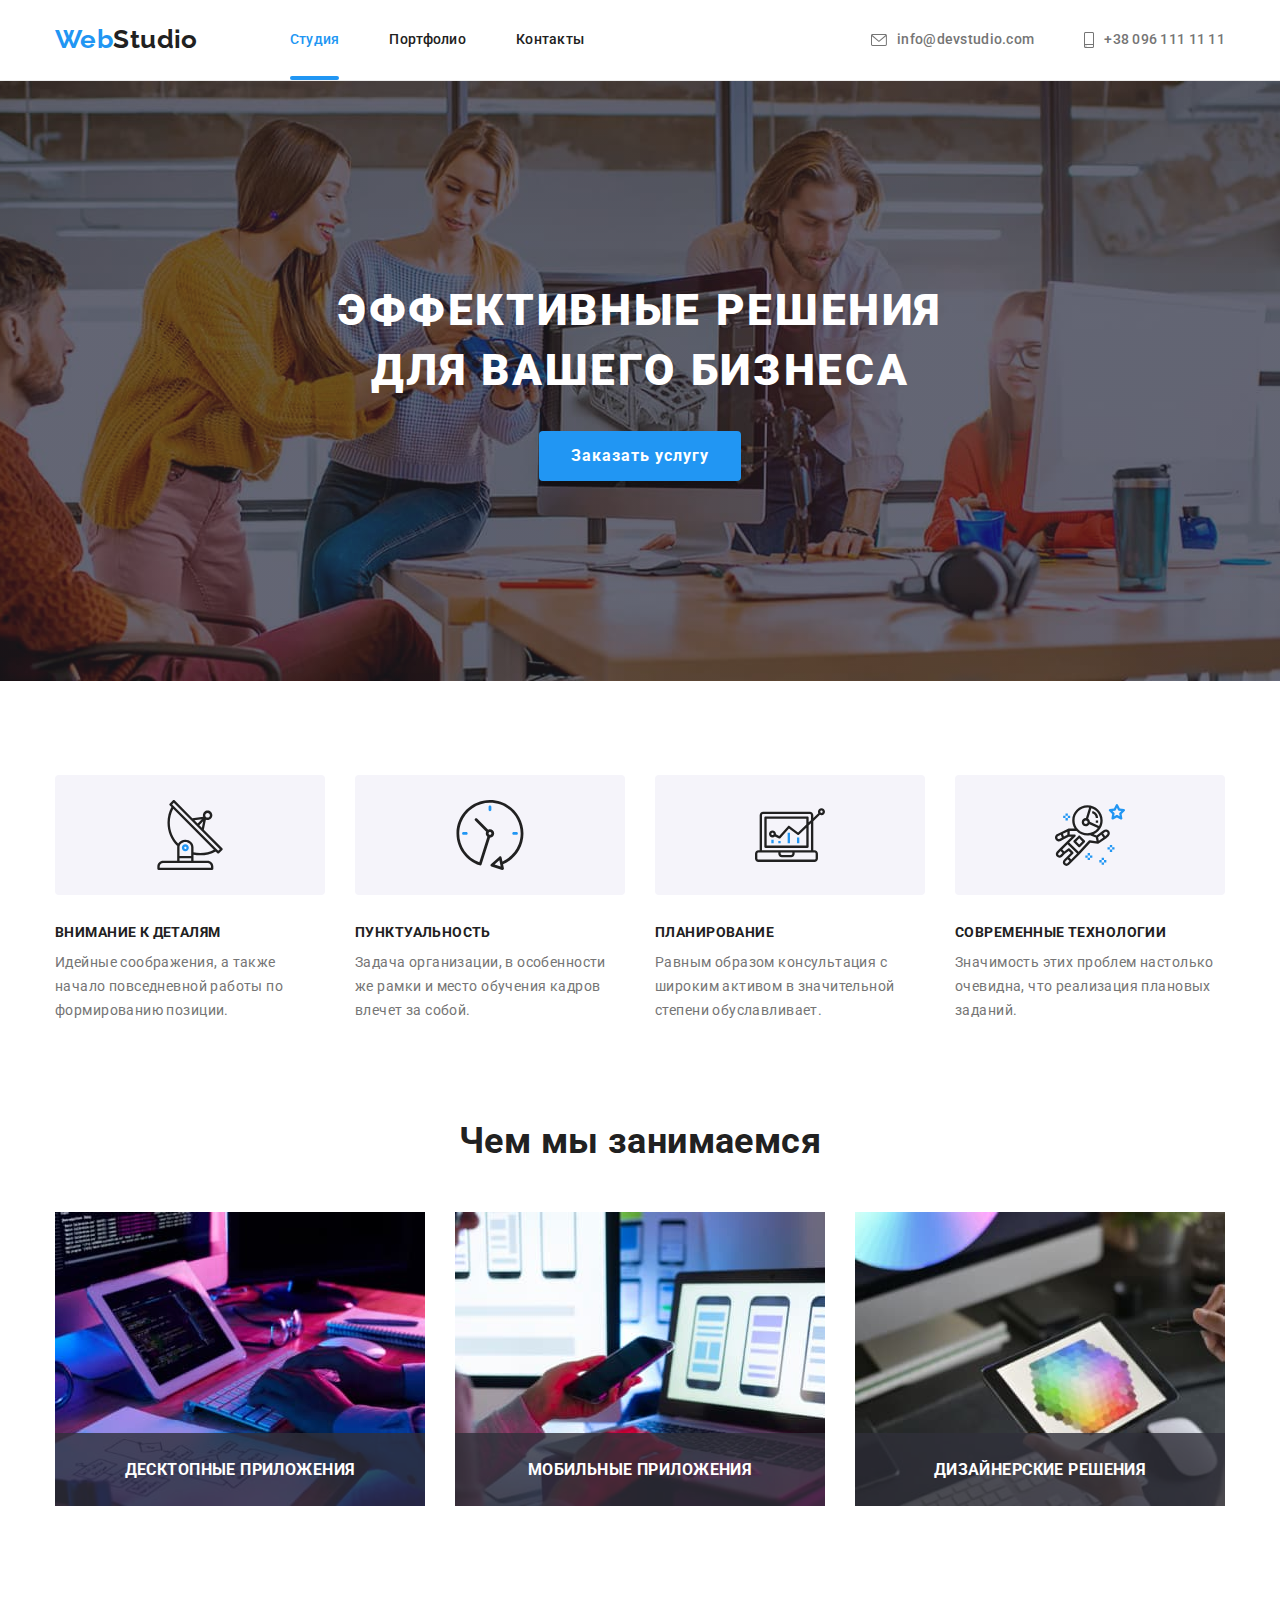
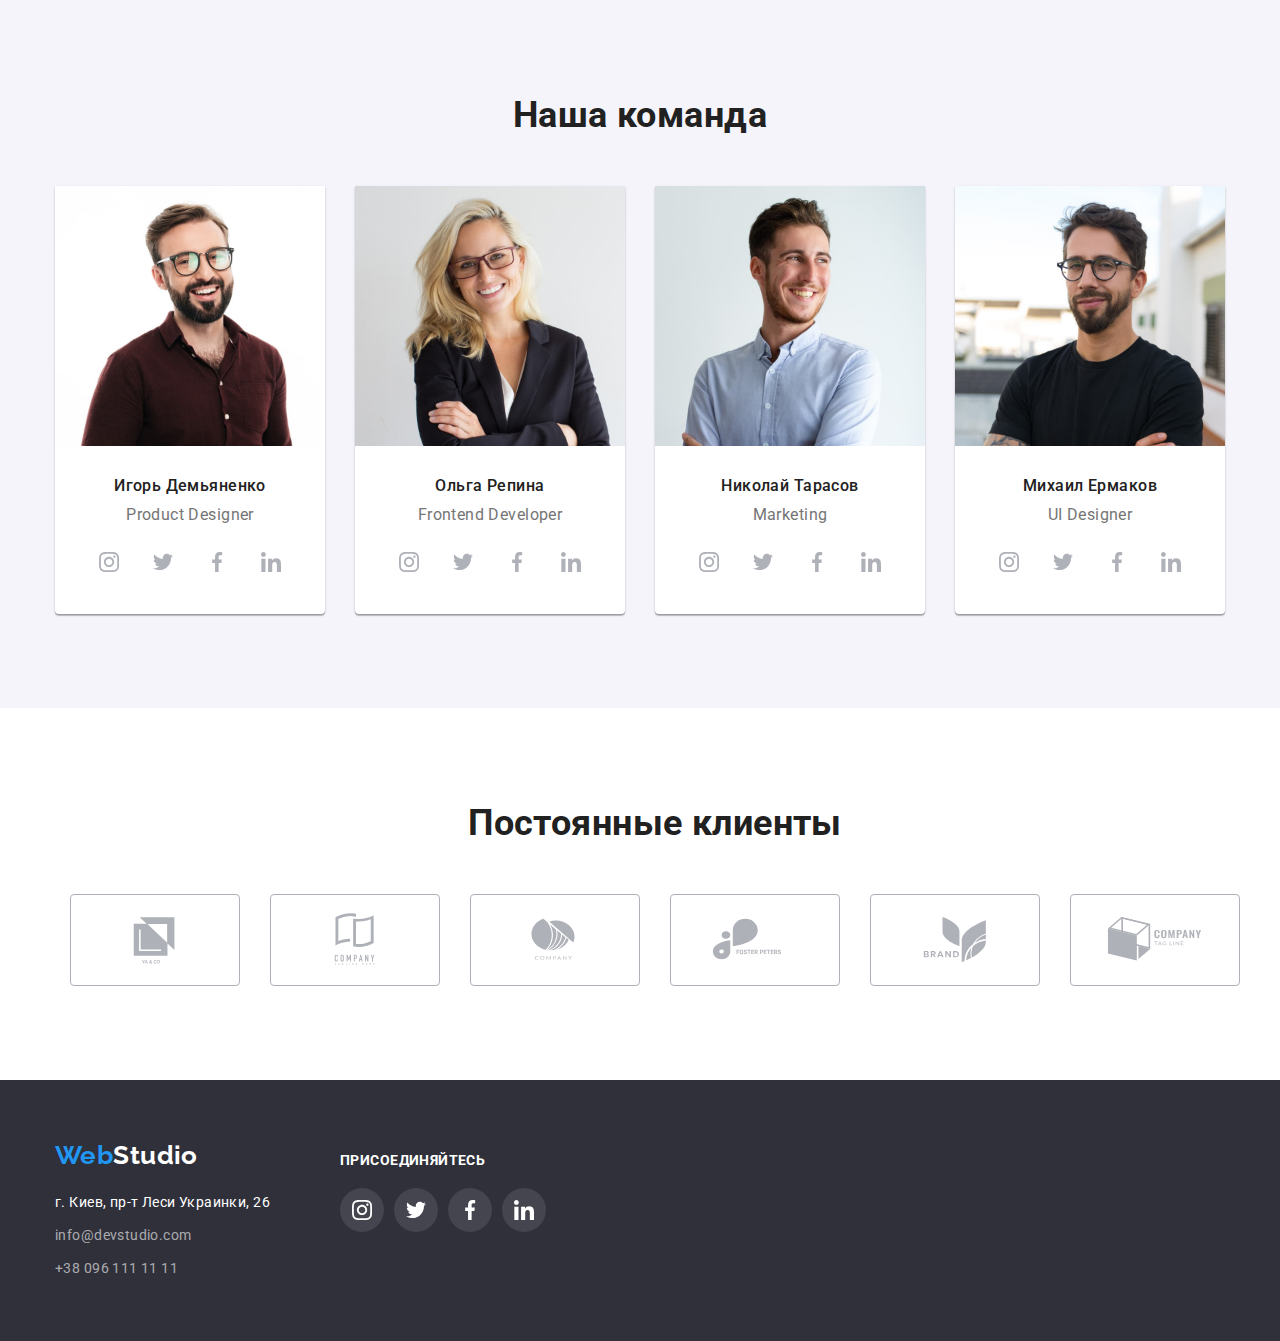
==== index.html @ 5e7bb0fe "HW6 initial" ====
<!DOCTYPE html>
<html lang="ru">
  <head>
    <meta charset="UTF-8" />
    <meta http-equiv="X-UA-Compatible" content="IE=edge" />
    <meta name="viewport" content="width=device-width, initial-scale=1.0" />
    <title>Студия</title>
    <link rel="preconnect" href="https://fonts.googleapis.com" />
    <link rel="preconnect" href="https://fonts.gstatic.com" crossorigin />
    <link
      href="https://fonts.googleapis.com/css2?family=Raleway:wght@700&family=Roboto:wght@400;500;700;900&display=swap"
      rel="stylesheet"
    />
    <link rel="stylesheet" href="./css/modern-normalize.css" />
    <link rel="stylesheet" href="./css/styles.css" />
  </head>
  <body>
    <!-- header -->
    <header class="header-border">
      <div class="header-section container">
        <a href="#" lang="en" class="logo header"
          >Web<span class="logo-studio-header">Studio</span></a
        >
        <nav class="nav">
          <ul class="nav-list">
            <li class="nav-items">
              <a href="#" class="page current">Студия</a>
            </li>
            <li class="nav-items">
              <a href="./portfolio.html" class="page">Портфолио</a>
            </li>
            <li class="nav-items"><a href="#" class="page">Контакты</a></li>
          </ul>
        </nav>
        <ul class="contact">
          <li class="contact-list">
            <a href="mailto:info@devstudio.com" target="_blank" class="details">
              <svg class="svg-envelope">
                <use href="./images/icons/symbol-defs.svg#icon-envelope"></use>
              </svg>
              info@devstudio.com</a
            >
          </li>
          <li class="contact-list">
            <a href="tel:+380961111111" target="_blank" class="details"
              ><svg class="svg-smartphone">
                <use href="./images/icons/symbol-defs.svg#icon-smartphone"></use>
              </svg>
              +38 096 111 11 11</a
            >
          </li>
        </ul>
      </div>
    </header>
    <main>
      <!-- studio hero title -->
      <section class="hero-section">
        <h1 class="hero-title">Эффективные решения для вашего бизнеса</h1>
        <button type="button" class="hero-button" data-modal-open>Заказать услугу</button>
      </section>
      <!-- studio about us -->
      <section class="section-about-us">
        <div class="container">
          <h2 class="visually-hidden">Наши преимущества</h2>
          <ul class="reason-list">
            <li class="reason-item">
              <div>
                <svg class="svg-icon-about-us">
                  <use href="./images/icons/symbol-defs.svg#icon-antenna"></use>
                </svg>
              </div>
              <h3>Внимание к деталям</h3>
              <p>
                Идейные соображения, а также начало повседневной работы по формированию позиции.
              </p>
            </li>
            <li class="reason-item">
              <div>
                <svg class="svg-icon-about-us">
                  <use href="./images/icons/symbol-defs.svg#icon-clock"></use>
                </svg>
              </div>
              <h3>Пунктуальность</h3>
              <p>
                Задача организации, в особенности же рамки и место обучения кадров влечет за собой.
              </p>
            </li>
            <li class="reason-item">
              <div>
                <svg class="svg-icon-about-us">
                  <use href="./images/icons/symbol-defs.svg#icon-diagram"></use>
                </svg>
              </div>
              <h3>Планирование</h3>
              <p>
                Равным образом консультация с широким активом в значительной степени обуславливает.
              </p>
            </li>
            <li class="reason-item">
              <div>
                <svg class="svg-icon-about-us">
                  <use href="./images/icons/symbol-defs.svg#icon-astronaut"></use>
                </svg>
              </div>
              <h3>Современные технологии</h3>
              <p>Значимость этих проблем настолько очевидна, что реализация плановых заданий.</p>
            </li>
          </ul>
        </div>
        <!-- momdal window -->
        <div class="backdrop is-hidden" data-modal>
          <div class="modal">
            <button type="button" class="cross-icon" data-modal-close>
              <svg>
                <use href="./images/icons/symbol-defs.svg#icon-cross"></use>
              </svg>
            </button>
          </div>
        </div>
      </section>
      <!-- products section -->
      <section class="section">
        <div class="container">
          <h2 class="primary-title">Чем мы занимаемся</h2>
          <ul class="product-list">
            <li class="product-item">
              <img src="images/img-1.jpg" width="370" height="294" alt="Десктопные приложения" />
              <div>
                <h3 class="product-name">Десктопные приложения</h3>
              </div>
            </li>
            <li class="product-item">
              <img src="images/img-2.jpg" width="370" height="294" alt="Мобильные приложения" />
              <div>
                <h3 class="product-name">Мобильные приложения</h3>
              </div>
            </li>
            <li class="product-item">
              <img src="images/img-3.jpg" width="370" height="294" alt="Дизайнерские решения" />
              <div>
                <h3 class="product-name">Дизайнерские решения</h3>
              </div>
            </li>
          </ul>
        </div>
      </section>
      <!-- studio our team -->
      <section class="section team">
        <div class="container">
          <h2 class="primary-title">Наша команда</h2>
          <ul class="team-list">
            <li class="team-member">
              <img src="images/img-team-1.jpg" width="270" height="260" alt="Игорь Демьяненко" />
              <div class="team-member-details">
                <h3 class="team-member-name">Игорь Демьяненко</h3>
                <p class="team-member-position">Product Designer</p>
              </div>
              <ul class="social-icons-list">
                <li class="social-icon">
                  <a href="#" class="social-icon-link">
                    <svg class="social-icon-svg">
                      <use href="./images/icons/symbol-defs.svg#icon-instagram"></use>
                    </svg>
                  </a>
                </li>
                <li class="social-icon">
                  <a href="#" class="social-icon-link">
                    <svg class="social-icon-svg">
                      <use href="./images/icons/symbol-defs.svg#icon-twitter"></use>
                    </svg>
                  </a>
                </li>
                <li class="social-icon">
                  <a href="#" class="social-icon-link">
                    <svg class="social-icon-svg">
                      <use href="./images/icons/symbol-defs.svg#icon-facebook"></use>
                    </svg>
                  </a>
                </li>
                <li class="social-icon">
                  <a href="#" class="social-icon-link">
                    <svg class="social-icon-svg">
                      <use href="./images/icons/symbol-defs.svg#icon-linkedin"></use>
                    </svg>
                  </a>
                </li>
              </ul>
            </li>
            <li class="team-member">
              <img src="images/img-team-2.jpg" width="270" height="260" alt="Ольга Репина" />
              <div class="team-member-details">
                <h3 class="team-member-name">Ольга Репина</h3>
                <p class="team-member-position">Frontend Developer</p>
              </div>
              <ul class="social-icons-list">
                <li class="social-icon">
                  <a href="#" class="social-icon-link">
                    <svg class="social-icon-svg">
                      <use href="./images/icons/symbol-defs.svg#icon-instagram"></use>
                    </svg>
                  </a>
                </li>
                <li class="social-icon">
                  <a href="#" class="social-icon-link">
                    <svg class="social-icon-svg">
                      <use href="./images/icons/symbol-defs.svg#icon-twitter"></use>
                    </svg>
                  </a>
                </li>
                <li class="social-icon">
                  <a href="#" class="social-icon-link">
                    <svg class="social-icon-svg">
                      <use href="./images/icons/symbol-defs.svg#icon-facebook"></use>
                    </svg>
                  </a>
                </li>
                <li class="social-icon">
                  <a href="#" class="social-icon-link">
                    <svg class="social-icon-svg">
                      <use href="./images/icons/symbol-defs.svg#icon-linkedin"></use>
                    </svg>
                  </a>
                </li>
              </ul>
            </li>
            <li class="team-member">
              <img src="images/img-team-3.jpg" width="270" height="260" alt="Николай Тарасов" />
              <div class="team-member-details">
                <h3 class="team-member-name">Николай Тарасов</h3>
                <p class="team-member-position">Marketing</p>
              </div>
              <ul class="social-icons-list">
                <li class="social-icon">
                  <a href="#" class="social-icon-link">
                    <svg class="social-icon-svg">
                      <use href="./images/icons/symbol-defs.svg#icon-instagram"></use>
                    </svg>
                  </a>
                </li>
                <li class="social-icon">
                  <a href="#" class="social-icon-link">
                    <svg class="social-icon-svg">
                      <use href="./images/icons/symbol-defs.svg#icon-twitter"></use>
                    </svg>
                  </a>
                </li>
                <li class="social-icon">
                  <a href="#" class="social-icon-link">
                    <svg class="social-icon-svg">
                      <use href="./images/icons/symbol-defs.svg#icon-facebook"></use>
                    </svg>
                  </a>
                </li>
                <li class="social-icon">
                  <a href="#" class="social-icon-link">
                    <svg class="social-icon-svg">
                      <use href="./images/icons/symbol-defs.svg#icon-linkedin"></use>
                    </svg>
                  </a>
                </li>
              </ul>
            </li>
            <li class="team-member">
              <img src="images/img-team-4.jpg" width="270" height="260" alt="Михаил Ермаков" />
              <div class="team-member-details">
                <h3 class="team-member-name">Михаил Ермаков</h3>
                <p class="team-member-position">UI Designer</p>
              </div>
              <ul class="social-icons-list">
                <li class="social-icon">
                  <a href="#" class="social-icon-link">
                    <svg class="social-icon-svg">
                      <use href="./images/icons/symbol-defs.svg#icon-instagram"></use>
                    </svg>
                  </a>
                </li>
                <li class="social-icon">
                  <a href="#" class="social-icon-link">
                    <svg class="social-icon-svg">
                      <use href="./images/icons/symbol-defs.svg#icon-twitter"></use>
                    </svg>
                  </a>
                </li>
                <li class="social-icon">
                  <a href="#" class="social-icon-link">
                    <svg class="social-icon-svg">
                      <use href="./images/icons/symbol-defs.svg#icon-facebook"></use>
                    </svg>
                  </a>
                </li>
                <li class="social-icon">
                  <a href="#" class="social-icon-link">
                    <svg class="social-icon-svg">
                      <use href="./images/icons/symbol-defs.svg#icon-linkedin"></use>
                    </svg>
                  </a>
                </li>
              </ul>
            </li>
          </ul>
        </div>
      </section>
      <!-- our customers -->
      <section class="section customers">
        <div class="container">
          <h2 class="primary-title">Постоянные клиенты</h2>
          <ul class="customers-list">
            <li class="customers">
              <a href="" class="svg-container-customers">
                <svg class="customer-icon">
                  <use href="./images/icons/symbol-defs.svg#icon-logo"></use>
                </svg>
              </a>
            </li>
            <li class="customers">
              <a href="" class="svg-container-customers">
                <svg class="customer-icon">
                  <use href="./images/icons/symbol-defs.svg#icon-logo-two"></use>
                </svg>
              </a>
            </li>
            <li class="customers">
              <a href="" class="svg-container-customers">
                <svg class="customer-icon">
                  <use href="./images/icons/symbol-defs.svg#icon-logo-three"></use>
                </svg>
              </a>
            </li>
            <li class="customers">
              <a href="" class="svg-container-customers">
                <svg class="customer-icon">
                  <use href="./images/icons/symbol-defs.svg#icon-logo-four"></use>
                </svg>
              </a>
            </li>
            <li class="customers">
              <a href="" class="svg-container-customers">
                <svg class="customer-icon">
                  <use href="./images/icons/symbol-defs.svg#icon-logo-five"></use>
                </svg>
              </a>
            </li>
            <li class="customers">
              <a href="" class="svg-container-customers">
                <svg class="customer-icon">
                  <use href="./images/icons/symbol-defs.svg#icon-logo-six"></use>
                </svg>
              </a>
            </li>
          </ul>
        </div>
      </section>
    </main>
    <!-- footer -->
    <footer class="footer-section">
      <div class="container footer-flex">
        <div>
          <a href="#" lang="en" class="logo">Web<span class="logo-studio-footer">Studio</span></a>
          <address class="address">
            <ul>
              <li>
                <a
                  href="https://goo.gl/maps/kM4UqTTEP7NsfNpt6"
                  target="_blank"
                  rel="noopener noreferrer"
                  class="contact-address"
                >
                  г. Киев, пр-т Леси Украинки, 26
                </a>
              </li>
              <li>
                <a href="mailto:info@devstudio.com" target="_blank" class="contact-details"
                  >info@devstudio.com</a
                >
              </li>
              <li>
                <a href="tel:+380961111111" target="_blank" class="contact-details"
                  >+38 096 111 11 11</a
                >
              </li>
            </ul>
          </address>
        </div>
        <div class="footer-social-section">
          <p class="social-request-text">присоединяйтесь</p>
          <ul class="footer-social-list">
            <li class="footer-social">
              <a href="#" class="footer-icon-link">
                <svg class="footer-icon-svg">
                  <use href="./images/icons/symbol-defs.svg#icon-instagram"></use>
                </svg>
              </a>
            </li>
            <li class="footer-social">
              <a href="#" class="footer-icon-link"
                ><svg class="footer-icon-svg">
                  <use href="./images/icons/symbol-defs.svg#icon-twitter"></use>
                </svg>
              </a>
            </li>
            <li class="footer-social">
              <a href="#" class="footer-icon-link"
                ><svg class="footer-icon-svg">
                  <use href="./images/icons/symbol-defs.svg#icon-facebook"></use>
                </svg>
              </a>
            </li>
            <li class="footer-social">
              <a href="#" class="footer-icon-link"
                ><svg class="footer-icon-svg">
                  <use href="./images/icons/symbol-defs.svg#icon-linkedin"></use>
                </svg>
              </a>
            </li>
          </ul>
        </div>
      </div>
    </footer>
    <script src="./js/modal.js"></script>
  </body>
</html>
---- css/styles.css ----
/* header */
.header-section {   
    display: flex;
    align-items: center;
}

.header-border {
    border-bottom: 1px solid #ECECEC;
}

/* header-logo */
.logo {
    text-decoration: none;
    font-family: 'Raleway', sans-serif;
    color: var(--hover-logo-text-color);
    font-weight: 700;
    font-size: 26px;
    line-height: 1.19;
}
.header {
    padding:24px 0 25px 0;
}


.logo-studio-header {
    color: var(--title-text-color)
}


.logo-studio-footer {
    color: #FFFFFF;
}

/* header-menu */

.page {
    display: block;
    font-weight: 500;
    line-height: 1.14;
    color: var(--title-text-color);
    letter-spacing: 0.02em;
    padding: 32px 0px;
    transition: color 250ms cubic-bezier(0.4, 0, 0.2, 1);
}

.nav {
    margin-left: 92px;
}

.nav-list { 
    display: flex;
}

.nav-items {
 position: relative;
 display: block;
}

.nav-items + .nav-items {
    margin-left: 50px;
}

/* Alternative */
/* .nav-items:not(:last-child) {
    margin-right: 50px;
} */

.contact {
    margin-left: auto;
    display: flex;
    align-items: center;
}

.contact-list + .contact-list {
    margin-left: 50px;
}

/* .details {
    display:flex;
    align-items: center;
    transition: color 250ms cubic-bezier(0.4, 0, 0.2, 1);
} */

/* ALTERNATIVE 
/* .contact-list:not(:last-child) {
    margin-right:50px;
} */ 



.contact .details {  
    display: flex;
    align-items: center;
    font-weight: 500;
    font-size: 14px;
    line-height: 1.14;
    color: var(--desrcrition-text-color);
    letter-spacing: 0.02em;
    text-decoration: none;
    padding: 10px 0px;
    transition: color 250ms cubic-bezier(0.4, 0, 0.2, 1);
}

.nav-list .page:hover,
.nav-list .page:focus,
.contact .details:hover,
.contact .details:focus {
    color: var(--hover-logo-text-color);
}

.current {
    color: var(--hover-logo-text-color);
}

.current::after {
    content: '';
    display: block;
    position: absolute;
    bottom: 0;
    nav-left: 0;
    background-color: #2196F3;
    height: 4px;
    width: 100%;
    border-radius: 2px;
}

.svg-envelope {
    width: 16px;
    height: 12px;
    margin-right: 10px;
    fill: #757575;
    transition: fill 250ms cubic-bezier(0.4, 0, 0.2, 1);
}
.svg-smartphone {
    width: 10px;
    height: 16px;
    margin-right: 10px;
    fill: #757575;
    transition: fill 250ms cubic-bezier(0.4, 0, 0.2, 1);
}

.details:hover > .svg-envelope,
.details:focus > .svg-envelope,
.details:hover > .svg-smartphone,
.details:focus > .svg-smartphone {
    fill: var(--hover-logo-text-color);
}

/* studio hero title */

.section {
    padding: 94px 0px;
}

.hero-section {
background-image: linear-gradient(to left,rgba(47, 48, 58, 0.4), 
rgba(47, 48, 58, 0.4)), url(../images/bg-1.jpg);
background-repeat: no-repeat;
background-size: cover;
background-position: center;
margin: 0 auto;
text-align: center;
max-width: 1600px;
color: var(--background-color);
padding: 200px 0px;
}

.hero-title {
font-weight: 900;   
font-size: 44px;
line-height: 1.36;
letter-spacing: 0.06em;
text-transform: uppercase;
max-width: 696px;
margin: 0px auto;
}

.hero-button {
font-weight: 700;
font-family: inherit;
font-size: 16px;
line-height: 1.88;
letter-spacing: 0.06em;
box-shadow: 0px 4px 4px rgba(0, 0, 0, 0.15);
border-radius: 4px;
border-style: none;
background: var(--hover-logo-text-color);
color: var(--background-color);
cursor: pointer;
padding: 10px 32px;
margin-top: 30px;
transition: background-color 250ms cubic-bezier(0.4, 0, 0.2, 1);
}

.hero-button:hover,
.hero-button:focus {
background-color: var(--hover-hero-button-color);
}

/* studio about us */

.svg-icon-about-us {
    width: 70px;
    height: 70px;
}

.section-about-us {
    padding-top: 94px;
}

.visually-hidden {
    position: absolute;
    width: 1px;
    height: 1px;
    margin: -1px;
    border: 0;
    padding: 0;
    white-space: nowrap;
    clip-path: inset(100%);
    clip: rect(0 0 0 0);
    overflow: hidden;
}

.reason-list {
    display: flex;
}

.reason-item > div {
    display: flex;
    width: 270px;
    height: 120px;
    background-color: var(--studio-down-background-color);
    border-radius: 4px;
    margin-bottom: 30px;
    align-items: center;
    justify-content: center;
    
}


.reason-item > h3 {
    font-weight: 700;
    font-size: inherit;
    line-height: 1.14;
    text-transform: uppercase;
    color: var(--title-text-color)
}

.reason-item > p {
    width: 270px;
    height: 75px;
    margin-top: 10px;
    line-height: 1.71;
}
.reason-item:not(:last-child) {
    margin-right: 30px;
}

/* modal window */

.backdrop {
    position: fixed;
    top: 0;
    left: 0;
    width: 100%;
    height: 1024px;
    z-index: 1;
    background-color: var(--backdrop-color);
    opacity: 1;
    transition: opacity 250ms cubic-bezier(0.4, 0, 0.2, 1);
}


.backdrop.is-hidden {
    opacity: 0;
    pointer-events: none;
}

.backdrop.is-hidden .modal {
 transform: translate(-50%, -50%) scale(0.8);

}

.modal {
    position: absolute;
    width: 528px;
    height: 581px;
    background-color: #FFFFFF;
    box-shadow: 0px 1px 3px rgba(0, 0, 0, 0.12),
    0px 1px 1px rgba(0, 0, 0, 0.14),
    0px 2px 1px rgba(0, 0, 0, 0.2);
    border-radius: 4px;
    left: 50%;
    top: 50%;
    transform: translate(-50%, -50%) scale(1);
    transition: transform 250ms cubic-bezier(0.4, 0, 0.2, 1);
}

.cross-icon {
    display: flex;
    position: absolute;
    border: 1px solid rgba(0, 0, 0, 0.1);
    box-sizing: border-box;
    width: 30px;
    height: 30px;
    border-radius: 50%;
    justify-content: center;
    align-items: center;
    right: 8px;
    top: 8px;
    background-color: #FFFFFF;
    cursor: pointer;

}
.modal svg {
    width: 18px;
    height: 18px;
    padding: 0;
    margin: 0;
    fill: #000;
}
/* products section */

.primary-title {
font-weight: 700;
font-size: 36px;
line-height: 1.17;
text-align: center;
color: var(--title-text-color);
}

.product-list {

    display: flex;
    margin-top: 50px;
    z-index: 0;
}

.product-item {
    position: relative;
}

.product-item:not(:last-child) {
    margin-right: 30px;
}

.product-list div {
position: absolute;
display: block;
width: 100%;
bottom: 0;
background-color: rgba(47, 48, 58, 0.8);
}
.product-name {
    text-transform: uppercase;
    width: 700;
    line-height: 1.17;
    color: #FFFFFF;
    text-align: center;
    padding: 27px 0;
}

/* studio our team */

.team { 
    background-color: var(--studio-down-background-color)
}

.team-list {
    display: flex;
    margin: 50px -15px 0;
}

.team-member {
    background-color: var(--background-color);
    text-align: center;
    box-shadow: 0px 1px 3px rgba(0, 0, 0, 0.12),
    0px 1px 1px rgba(0, 0, 0, 0.14),
    0px 2px 1px rgba(0, 0, 0, 0.2);
    border-radius: 0px 0px 4px 4px;
    margin: 0 15px;
}

/* .team-member:not(:last-child){
    margin: 30px; */

/* } */

.team-member-details {
    padding-top: 30px;
}
.team-member-name {
    font-weight: 500;
    font-size: 16px;
    line-height: 1.19;  
    color: var(--title-text-color);
}

.team-member-position {
    font-size: 16px;
    line-height: 1.19;
    margin-top: 10px;
}
.social-icons-list {
    display: flex;
    justify-content: center;
    margin-top: 16px;
    margin-bottom: 30px;
}
.social-icon-link { 
    display: flex;
    width: 44px;
    height: 44px;
    justify-content: center;
    align-items: center;
    cursor: pointer;
    border-radius: 50%;
    transition: background-color 250ms cubic-bezier(0.4, 0, 0.2, 1);
}
.social-icon + .social-icon {
    margin-left: 10px;
}
.social-icon-svg {
    fill: var(--social-network-icons);
    transition: fill 250ms cubic-bezier(0.4, 0, 0.2, 1);
}
.social-icon-link:hover,
.social-icon-link:focus {
    background-color: var(--hover-logo-text-color);
}
.social-icon-link:hover > .social-icon-svg,
.social-icon-link:focus > .social-icon-svg {
    fill: var(--background-color);
}

.social-icon-svg {
    width: 20px;
    height: 20px;
}
/* our customers */

.customers-list {
    display: flex;
    margin-top: 50px;
    justify-content: center;
}

.svg-container-customers { 
    display: flex;
    align-items: center;
    justify-content: center;
    width: 170px;
    height: 92px;
    border: 1px solid #AFB1B8;
    box-sizing: border-box;
    border-radius: 4px;
    transition: border-color 250ms cubic-bezier(0.4, 0, 0.2, 1);
}

.svg-container-customers:hover,
.svg-container-customers:focus {
    border-color: var(--hover-logo-text-color);
}

.svg-container-customers:hover .customer-icon,
.svg-container-customers:focus .customer-icon {
    fill: var(--hover-logo-text-color);
}

.customers:not(:first-child) {
    margin-left: 30px;
}

.customer-icon {
    width: 106px;
    height: 60px;
    fill: #afb1b8;
    transition: fill 250ms cubic-bezier(0.4, 0, 0.2, 1);
}
/* portfolio filter */

.filter-list {
    display: flex;
    justify-content: center;
}
.filter-button {
background: var(--studio-down-background-color);
color: var(--title-text-color);
font-family: inherit;
font-weight: 500;
font-size: 16px;
line-height: 1.62;
letter-spacing: inherit;
cursor: pointer;
padding: 6px 22px;
border-color: var(--studio-down-background-color);
border-radius: 4px;
border-style: none;
transition: background-color, color, box-shadow, 250ms cubic-bezier(0.4, 0, 0.2, 1);
}

.filter-item:not(:last-child) {
    margin-right: 8px;
}
    
.filter-button:hover,
.filter-button:focus {
    background-color: var(--hover-logo-text-color);
    color: var(--background-color);
    box-shadow: 0px 3px 1px rgba(0, 0, 0, 0.1),
    0px 1px 2px rgba(0, 0, 0, 0.08),
    0px 2px 2px rgba(0, 0, 0, 0.12);
}

/* portfolio projects list */

.progect-item:hover,
.progect-item:focus {
box-shadow: 0px 1px 1px rgba(0, 0, 0, 0.12),
0px 4px 4px rgba(0, 0, 0, 0.06),
1px 4px 6px rgba(0, 0, 0, 0.16);

}
.progect-image {
    position: relative;
    overflow: hidden;
}

.progect-image::after {
    content: "";
    position: absolute;
    display: block;
    top: 0;
    left: 0;
    width: 100%;
    height: 100%;
    background: var(--overlay-background-color);
    transform: translateY(100%);
    transition: transform 250ms cubic-bezier(0.4, 0, 0.2, 1);
}

.progect-item:hover .progect-image::after {
    transform: translateY(0)
}

.progects-list {
    display: flex;
    flex-wrap: wrap;
    margin: -15px;
    margin-top: 50px;
}


.progects-list h2 {
    font-weight: 700;
    font-size: 18px;
    line-height: 2;
    letter-spacing: 0.06em;
    color: #212121;
}

.progects-list p {
    font-size: 16px;
    line-height: 1.88;
}

.progect-type {
    font-size: 16px;
    line-height: 1.88;
    text-decoration: none;
}

.progect-item {
    margin:15px;
    width: 370px;
    border: 1px solid #EEEEEE;
    transition: box-shadow 250ms cubic-bezier(0.4, 0, 0.2, 1);
}

.progect-description {
    padding: 20px 24px;
    display: block;
}

.progect-description > p { 
    margin-top: 4px;
}
/* ALTERNATIVE================

.progect-item:nth-child(3n) {
    margin-right: 0;
}
.progect-item:nth-child(-n+3) {
    margin-bottom: 0;
============================== } */



/* footer */

.footer-section {
    background-color: var(--footer-background-color);
    padding: 60px 0;
}

.address {
    line-height: 1.71;
    font-style: normal;
    margin-top: 20px;
}

.maito .contact-details {
    padding: 9px 0;
}
.contact-address {
    color: var(--background-color); 
    text-decoration: none;
    transition: color 250ms cubic-bezier(0.4, 0, 0.2, 1);
}

.contact-details {
    color: var(--footer-links-color);
    text-decoration: none;
    display:block;
    margin-top: 9px;
    transition: color 250ms cubic-bezier(0.4, 0, 0.2, 1);
}

.contact-address:hover,
.contact-details:hover,
.contact-address:focus,
.contact-details:focus {
color: var(--hover-logo-text-color);
}

.footer-flex {
    display: flex;
}
.footer-social-section {
    margin-top: 12px;
    margin-left: 70px;
}

.social-request-text {
font-weight: 700;
color: var(--background-color);
text-transform: uppercase;
}

.footer-social + .footer-social {
    margin-left: 10px;
}

.footer-social-list {
    display: flex;
    margin-top: 20px;
}

.footer-icon-link {
    display: flex;
    justify-content: center;
    align-items: center;
    border-radius: 50%;
    width: 44px;
    height: 44px;
    background-color: var(--footer-social-background);
    cursor: pointer;
    transition: background-color 250ms cubic-bezier(0.4, 0, 0.2, 1);
}

.footer-icon-link:hover,
.footer-icon-link:focus {
    background-color: var(--hover-logo-text-color);
}

.footer-icon-svg {
    fill: var(--background-color);
    width: 20px;
    height: 20px;
}
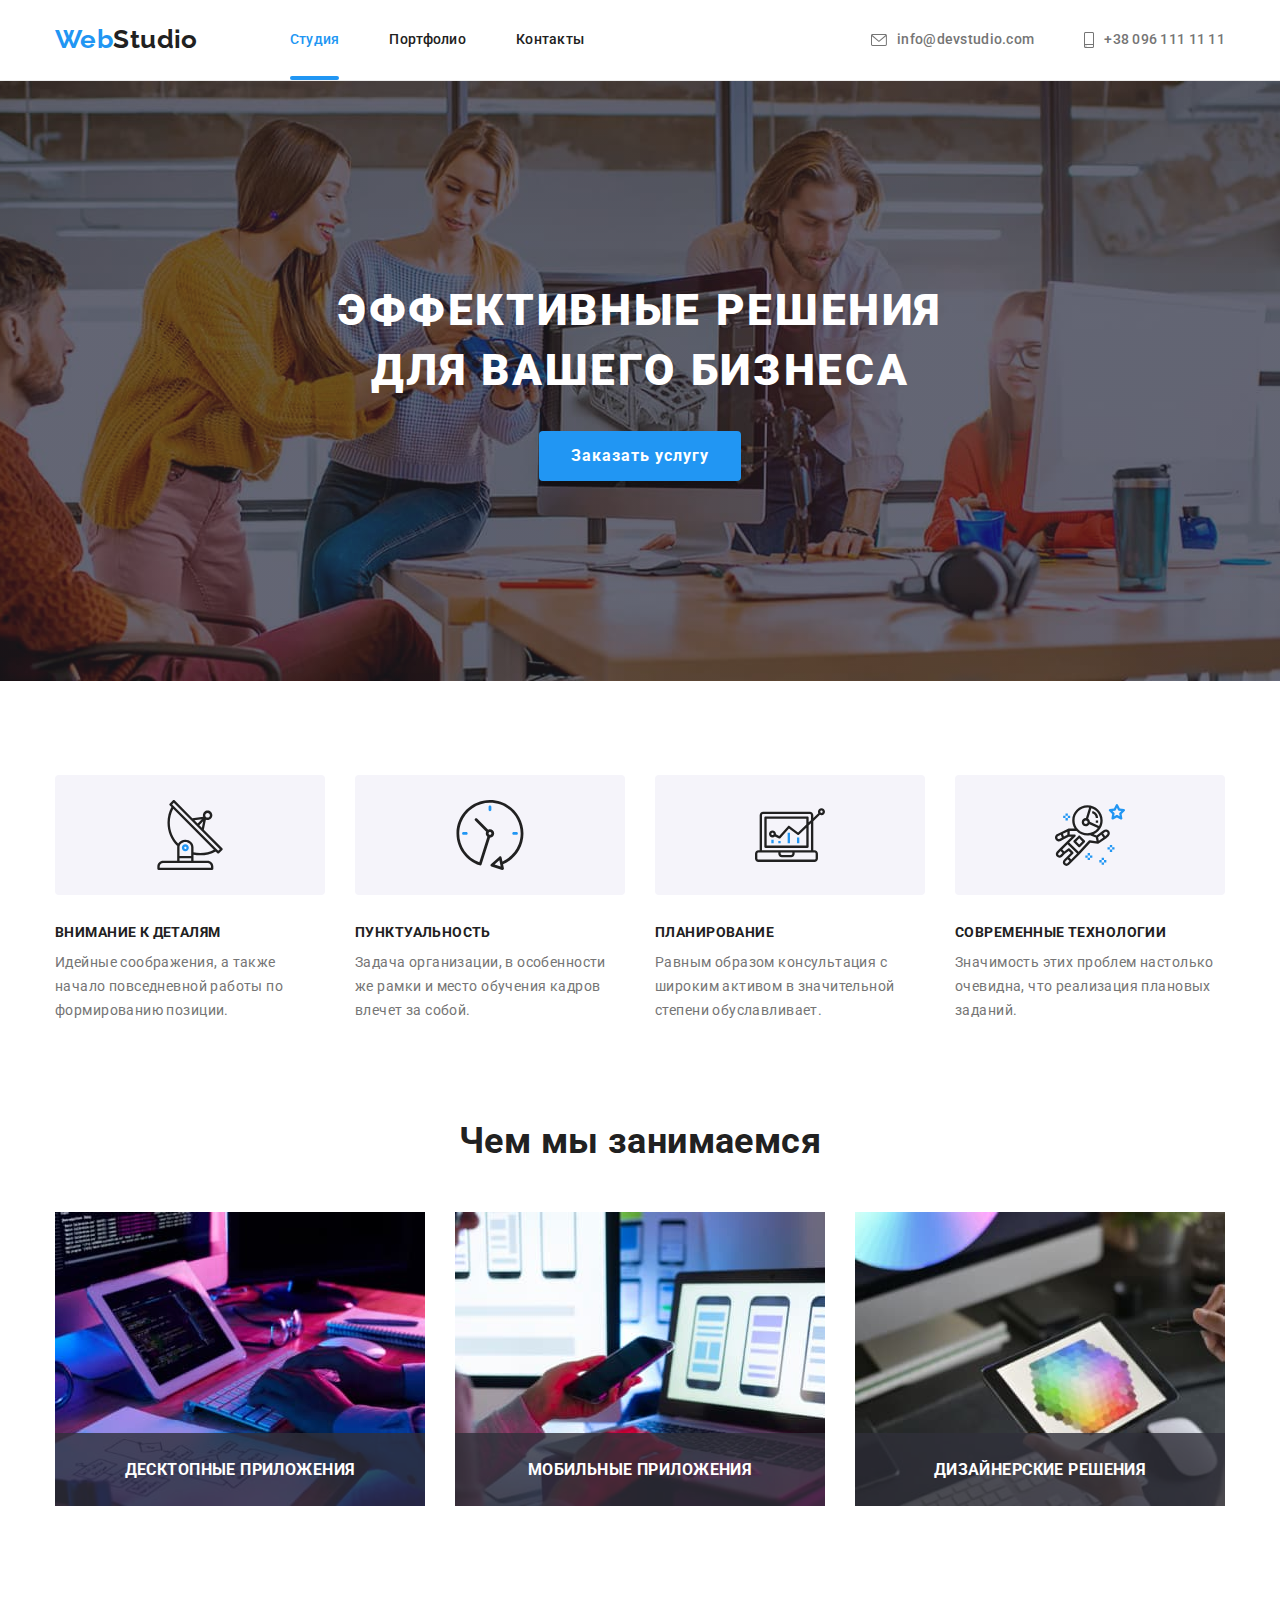
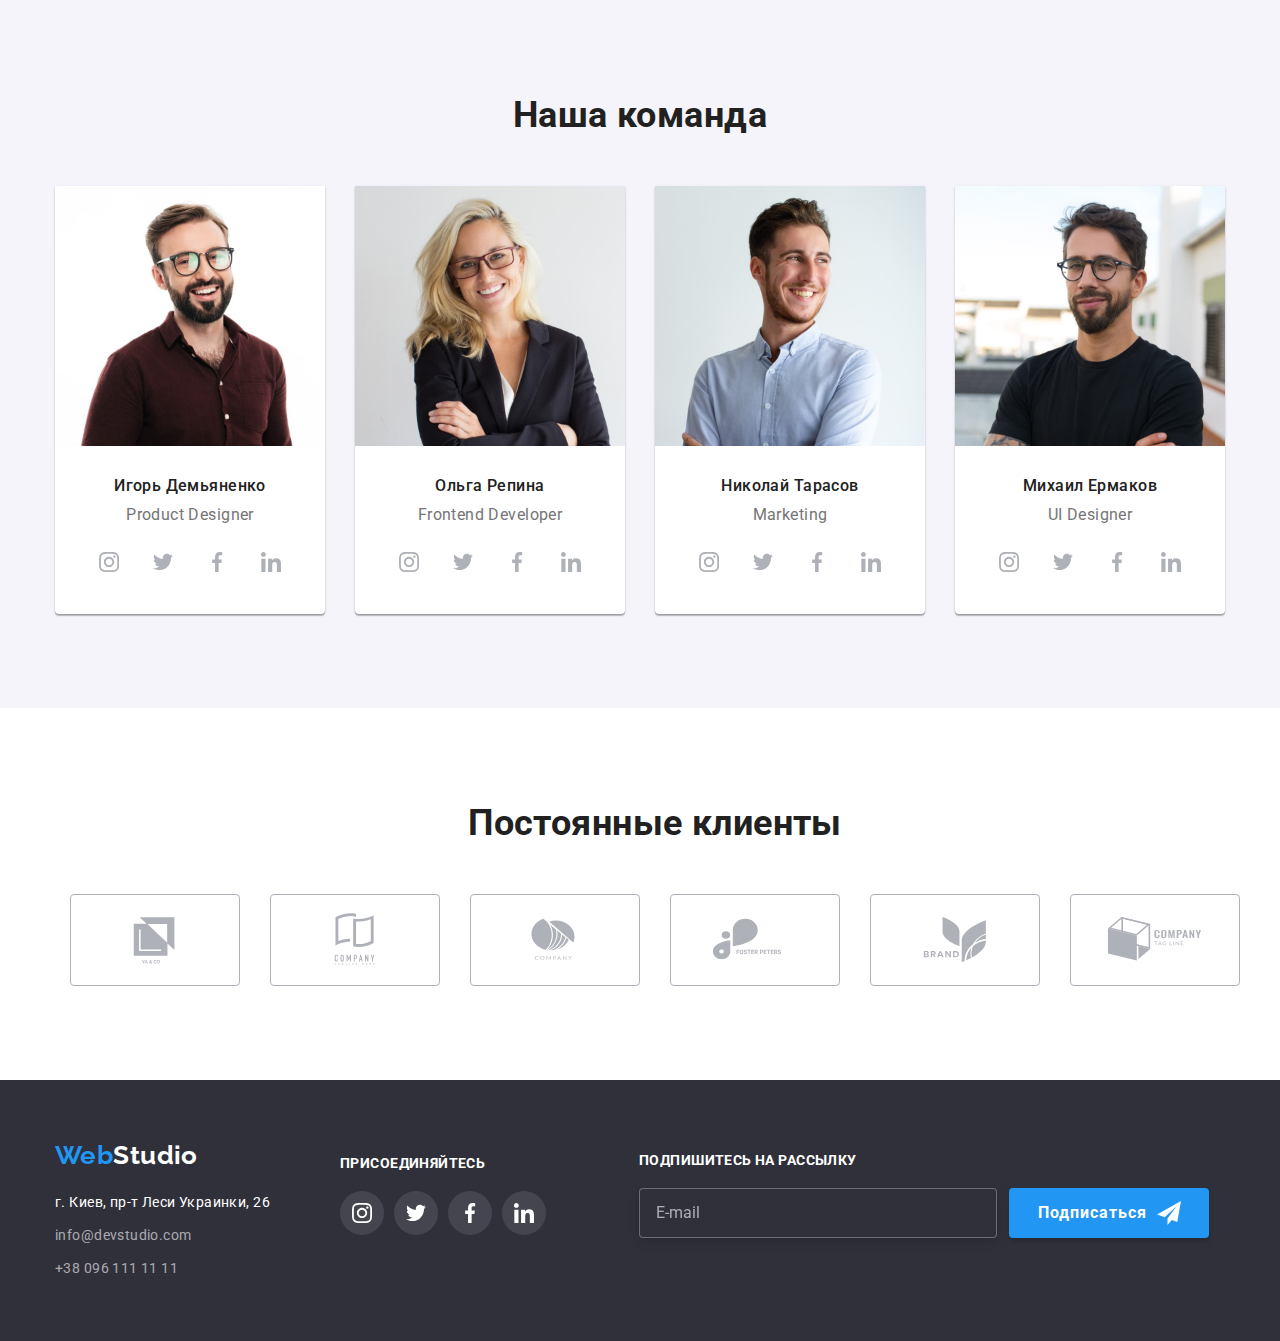
==== commit a02d7d27: "HW6 final" ====
--- a/index.html
+++ b/index.html
@@ -107,16 +107,6 @@
             </li>
           </ul>
         </div>
-        <!-- momdal window -->
-        <div class="backdrop is-hidden" data-modal>
-          <div class="modal">
-            <button type="button" class="cross-icon" data-modal-close>
-              <svg>
-                <use href="./images/icons/symbol-defs.svg#icon-cross"></use>
-              </svg>
-            </button>
-          </div>
-        </div>
       </section>
       <!-- products section -->
       <section class="section">
@@ -414,8 +404,99 @@
             </li>
           </ul>
         </div>
+        <form class="footer-form" action="DescriptionForm">
+          <label class="footer-label">
+            <input class="footer-input" type="email" placeholder="E-mail" name="email" />
+            Подпишитесь на рассылку
+          </label>
+          <button class="footer-botton" type="submit">
+            <span class="footer-botton-text">Подписаться</span>
+            <svg class="footer-botton-image">
+              <use href="./images/icons/symbol-defs.svg#twitter"></use>
+            </svg>
+          </button>
+        </form>
       </div>
     </footer>
+    <!-- modal window -->
+    <div class="backdrop is-hidden" data-modal>
+      <div class="modal">
+        <button type="button" class="cross-icon" data-modal-close>
+          <svg>
+            <use href="./images/icons/symbol-defs.svg#icon-cross"></use>
+          </svg>
+        </button>
+
+        <div class="form">
+          <h1 class="visually-hidden">Форма для отправки контактных данных клиента</h1>
+          <h2 class="form-title">Оставьте свои данные, мы вам перезвоним</h2>
+          <form name="contact-request-form" action="#" autocomplete="off" novalidate>
+            <div class="form-block">
+              <label class="form-label" for="form-name">Имя</label>
+              <div class="form-input-image">
+                <input class="form-input" name="name" id="form-name" type="text" autofocus />
+                <svg class="form-image">
+                  <use
+                    class="form-svg"
+                    href="./images/icons/symbol-defs.svg#icon-person-black"
+                  ></use>
+                </svg>
+              </div>
+            </div>
+
+            <div class="form-block">
+              <label class="form-label" for="form-phone">Телефон</label>
+              <div class="form-input-image">
+                <input class="form-input" id="form-phone" type="tel" name="contact-phone" />
+                <svg class="form-image">
+                  <use
+                    class="form-svg"
+                    href="./images/icons/symbol-defs.svg#icon-phone-black"
+                  ></use>
+                </svg>
+              </div>
+            </div>
+
+            <div class="form-block">
+              <label class="form-label" for="form-email">Почта</label>
+              <div class="form-input-image">
+                <input class="form-input" id="form-email" type="email" name="contact-email" />
+                <svg class="form-image">
+                  <use
+                    class="form-svg"
+                    href="./images/icons/symbol-defs.svg#icon-email-black"
+                  ></use>
+                </svg>
+              </div>
+            </div>
+
+            <div class="form-block">
+              <label class="form-label" for="form-comments">Комментарий</label>
+              <textarea
+                class="form-input comment"
+                name="comment"
+                id="form-comments"
+                placeholder="Введите текст"
+              ></textarea>
+            </div>
+
+            <label class="form-label-checkbox">
+              <input class="form-input-checkbox" type="checkbox" name="checkbox" />
+              <svg class="check-image">
+                <use class="check-svg" href="./images/icons/symbol-defs.svg#check"></use>
+              </svg>
+              <svg class="check-form-image">
+                <use href="./images/icons/symbol-defs.svg#check-form"></use>
+              </svg>
+              Соглашаюсь с рассылкой и принимаю
+              <a class="form-conditions" href="#">Условия договора</a>
+            </label>
+
+            <button class="form-button" type="submit">Отправить</button>
+          </form>
+        </div>
+      </div>
+    </div>
     <script src="./js/modal.js"></script>
   </body>
 </html>
--- a/css/styles.css
+++ b/css/styles.css
@@ -264,7 +264,7 @@
     top: 0;
     left: 0;
     width: 100%;
-    height: 1024px;
+    height: 100%;
     z-index: 1;
     background-color: var(--backdrop-color);
     opacity: 1;
@@ -285,7 +285,7 @@
 .modal {
     position: absolute;
     width: 528px;
-    height: 581px;
+    /* height: 581px; */
     background-color: #FFFFFF;
     box-shadow: 0px 1px 3px rgba(0, 0, 0, 0.12),
     0px 1px 1px rgba(0, 0, 0, 0.14),
@@ -295,6 +295,7 @@
     top: 50%;
     transform: translate(-50%, -50%) scale(1);
     transition: transform 250ms cubic-bezier(0.4, 0, 0.2, 1);
+    
 }
 
 .cross-icon {
@@ -313,13 +314,183 @@
     cursor: pointer;
 
 }
-.modal svg {
+
+.cross-icon use {
+    transition: fill 250ms cubic-bezier(0.4, 0, 0.2, 1);
+}
+
+.cross-icon:hover use,
+.cross-icon:focus use {
+    fill: var(--hover-logo-text-color);
+}
+.modal > svg {
     width: 18px;
     height: 18px;
     padding: 0;
     margin: 0;
     fill: #000;
-}
+
+}
+/* modal window --- form */
+
+.form-title {
+    font-weight: 700;
+    font-size: 20px;
+    line-height: 1.15;
+    text-align: center;
+    color: var(--title-text-color);
+    margin-bottom: 12px;
+}
+
+.form {
+    padding: 40px 40px;
+}
+
+.form-block + .form-block {
+    margin-top: 10px;
+}
+
+.form-label {
+    font-size: 12px;
+    line-height: 1.16;
+    letter-spacing: 0.01em;
+}
+
+.form-input-image {
+    display: flex;
+    position: relative;
+    margin-top: 4px;
+}
+
+.form-input {
+    height: 40px;
+    width: 100%;
+    padding-left: 42px;
+    border: 1px solid rgba(33, 33, 33, 0.2);
+    box-sizing: border-box;
+    border-radius: 4px;
+    outline: none;
+    transition: border-color 250ms cubic-bezier(0.4, 0, 0.2, 1);
+}
+
+.form-image {
+    position: absolute;
+    margin-top: 11px;
+    margin-left: 12px;
+    height: 18px;
+    width: 18px;
+
+}
+
+.form-svg {
+fill: var(--title-text-color);
+transition: fill 250ms cubic-bezier(0.4, 0, 0.2, 1);
+}
+
+
+.form-input.comment::placeholder {
+color: var(--placeholder-color);
+}
+
+.comment {
+    height: 120px;
+    width: 448px;
+    padding: 12px 16px;
+    margin-top: 4px;
+    line-height: 1.17;
+    resize: none;
+
+
+} 
+
+.form-label-checkbox {
+    position: relative;
+    display: flex;
+    justify-content: left;
+    align-items: center;
+    line-height: 1.715;
+    margin-top: 20px;
+    margin-left: 13px;
+    cursor: pointer;
+
+}
+
+.form-input-checkbox {
+    /* margin-left: 14px; */
+    appearance: none;
+
+}
+
+.check-image {
+    position: absolute;
+    height: 15px;
+    width: 16px;
+    border-radius: 2px;
+    background-size: contain;
+    background-color: #2196F3;
+    fill: var(--background-color);
+    opacity: 0;
+    margin-right: 7px;
+    transition: opacity 250ms cubic-bezier(0.4, 0, 0.2, 1);
+}
+.check-form-image {
+    height: 15px;
+    width: 16px;
+    margin-right: 7px;
+}
+
+.form-input-checkbox:checked + .check-image {
+    opacity: 1;
+}
+.form-input-checkbox:checked + .check-form-image {
+    opacity: 0;
+}
+
+.form-button {
+    display: flex;
+    width: 200px;
+    height: 50px;
+    font-weight: 700;
+    font-size: 16px;
+    line-height: 1.88;
+    background-color: var(--hover-logo-text-color);
+    color: var(--background-color);
+    box-shadow: 0px 4px 4px rgba(0, 0, 0, 0.15);
+    border: none;
+    border-radius: 4px;
+    margin: 30px auto 0;
+    justify-content: center;
+    align-items: center;
+    transition: background-color 250ms cubic-bezier(0.4, 0, 0.2, 1);
+}
+
+.form-button:hover,
+.form-button:focus {
+background-color: var(--hover-hero-button-color);
+
+}
+
+.form-conditions { 
+    color: var(--hover-logo-text-color);
+    text-decoration: underline;
+    padding-left: 3px;
+}
+
+.form-input:hover,
+.form-input:focus {
+    border-color: var(--hover-logo-text-color);
+}
+
+.form-input:hover + svg > .form-svg,
+.form-input:focus + svg > .form-svg {
+    fill: var(--hover-logo-text-color);
+}
+
+.form-svg:hover {
+fill: var(--hover-logo-text-color);
+}
+
+
 /* products section */
 
 .primary-title {
@@ -527,7 +698,7 @@
     overflow: hidden;
 }
 
-.progect-image::after {
+.progect-image::after  {
     content: "";
     position: absolute;
     display: block;
@@ -638,7 +809,7 @@
     display: flex;
 }
 .footer-social-section {
-    margin-top: 12px;
+    margin-top: 15px;
     margin-left: 70px;
 }
 
@@ -678,4 +849,73 @@
     fill: var(--background-color);
     width: 20px;
     height: 20px;
-}+}
+
+.footer-form {
+    position: relative;
+    margin-top: 12px;
+
+}
+.footer-label {
+    font-weight: 700;
+    text-transform: uppercase;
+    color: #FFFFFF;
+
+}
+.footer-form {
+    margin-left: 93px;
+}
+.footer-input {
+    position: absolute;
+    height: 50px;   
+    width: 358px;
+    box-sizing: border-box;
+    color: rgba(255, 255, 255, 0.6);
+    left: 0;
+    top: 36px;
+    border: 1px solid rgba(255, 255, 255, 0.3);
+    filter: drop-shadow(0px 4px 4px rgba(0, 0, 0, 0.15));
+    border-radius: 4px;
+    background: #2F303A;
+    padding: 0px 16px;
+}
+.footer-input::placeholder {
+font-size: 16px;
+line-height: 1.25;
+color: rgba(255, 255, 255, 0.6);
+}
+
+.footer-botton {
+    position: relative;
+    display: flex;
+    width: 200px;
+    height: 50px;
+    margin-left: 370px;
+    background-color: var(--hover-logo-text-color);
+    box-shadow: 0px 4px 4px rgba(0, 0, 0, 0.15);
+    border-radius: 4px;
+    border: none;
+    padding: 0px;
+    top: 20px;
+}
+
+.footer-botton-text {
+    position: absolute;
+    font-size: 16px;
+    left: 29px;
+     top: 10px;
+    line-height: 1.88;
+    letter-spacing: 0.06em;
+    font-weight: 700;
+    color: var(--background-color);
+}
+.footer-botton-image {
+    position: absolute;
+    right: 28px;
+    top: 13px;
+    width: 24px;
+    height: 24px;
+    fill: var(--background-color);
+    
+
+}
